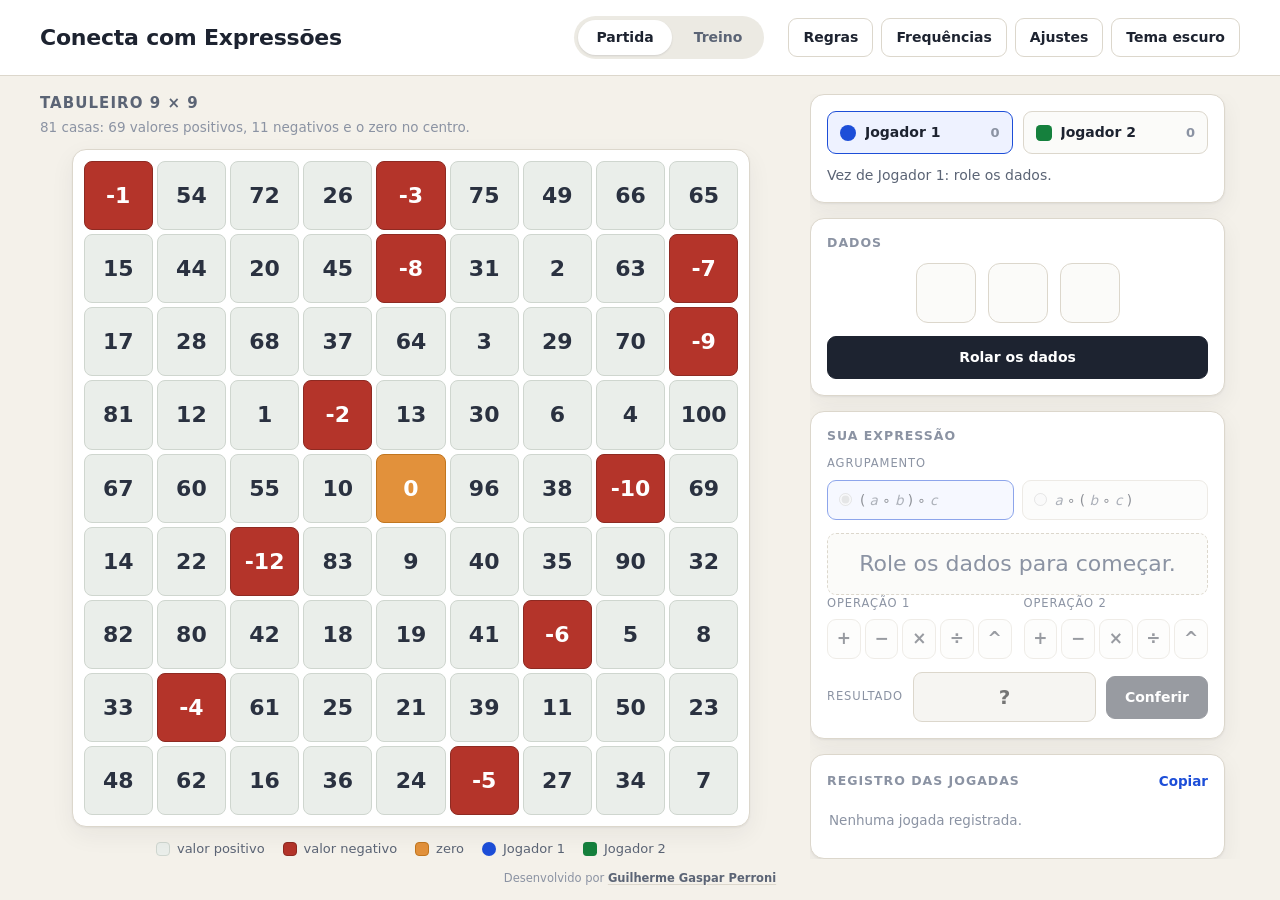
==== index.html @ b281de41 "Add files via upload" ====
<!DOCTYPE html>
<html lang="pt-BR">
<head>
<meta charset="utf-8">
<meta name="viewport" content="width=device-width, initial-scale=1">
<title>Conecta com Expressões</title>
<meta name="description" content="Jogo de tabuleiro de 6 × 6 a 9 × 9 baseado em lançamento de três dados e construção de expressões numéricas com duas operações.">
<!-- Ícone da aba: a face 5 de um dado. O SVG vem primeiro, e é o que os
     navegadores atuais escolhem — só ele acompanha o tema da barra de abas; o
     PNG atende os que não aceitam ícone em SVG. -->
<link rel="icon" href="favicon.svg" type="image/svg+xml">
<link rel="icon" href="favicon.png" type="image/png" sizes="32x32">
<link rel="stylesheet" href="css/styles.css">
<!-- No <head>, e não no fim do corpo: o tema tem de estar resolvido antes da
     primeira pintura, senão um tema escuro salvo piscaria claro ao abrir. -->
<script src="js/theme.js"></script>
</head>
<body>

<header class="topbar">
  <div class="brand">
    <h1>Conecta com Expressões</h1>
    <p>Três dados, duas operações, quatro peças em linha.</p>
  </div>

  <div class="mode-switch" role="tablist" aria-label="Modo de jogo">
    <button type="button" class="mode-btn is-active" data-mode="match" role="tab" aria-selected="true">Partida</button>
    <button type="button" class="mode-btn" data-mode="practice" role="tab" aria-selected="false">Treino</button>
  </div>

  <nav class="topbar-actions" aria-label="Ações">
    <button type="button" class="ghost-btn" data-dialog="rules">Regras</button>
    <button type="button" class="ghost-btn" data-dialog="frequencies">Frequências</button>
    <button type="button" class="ghost-btn" data-dialog="settings">Ajustes</button>
    <!-- A palavra do botão vem do CSS, que reage a data-theme e por isso acerta
         já na primeira pintura; game.js cuida do rótulo acessível. -->
    <button type="button" class="ghost-btn theme-btn" id="btn-theme" aria-label="Mudar o tema"></button>
  </nav>
</header>

<main class="layout">

  <!-- ------------------------------------------------------------ tabuleiro -->
  <section class="board-area" aria-labelledby="board-title">
    <div class="board-head">
      <h2 id="board-title">Tabuleiro 9 × 9</h2>
      <p class="board-sub" id="board-sub">81 casas: 69 valores positivos, 11 negativos e o zero no centro.</p>
    </div>

    <!-- board-slot mede o espaço livre; board-frame vira um quadrado desse tamanho. -->
    <div class="board-slot">
      <div class="board-frame">
        <div class="board" id="board" role="grid" aria-label="Tabuleiro do jogo, 9 linhas por 9 colunas"></div>
      </div>
    </div>

    <ul class="legend">
      <li><span class="swatch swatch--positive"></span>valor positivo</li>
      <li><span class="swatch swatch--negative"></span>valor negativo</li>
      <li><span class="swatch swatch--zero"></span>zero</li>
      <li data-only="match"><span class="swatch swatch--p1"></span><span data-player-name="1">Jogador 1</span></li>
      <li data-only="match"><span class="swatch swatch--p2"></span><span data-player-name="2">Jogador 2</span></li>
      <li data-only="practice"><span class="swatch swatch--reachable"></span>casa alcançável</li>
      <li data-only="practice"><span class="swatch swatch--marked"></span>casa conquistada</li>
    </ul>
  </section>

  <!-- --------------------------------------------------------------- painel -->
  <aside class="panel">

    <!-- estado da partida -->
    <section class="card turn-card" id="turn-card" data-only="match">
      <div class="turn-players">
        <div class="player-chip is-active" data-player="1">
          <span class="piece piece--p1" aria-hidden="true"></span>
          <span class="player-name" data-player-name="1">Jogador 1</span>
          <span class="player-count" id="count-1">0</span>
        </div>
        <div class="player-chip" data-player="2">
          <span class="piece piece--p2" aria-hidden="true"></span>
          <span class="player-name" data-player-name="2">Jogador 2</span>
          <span class="player-count" id="count-2">0</span>
        </div>
      </div>
      <p class="turn-status" id="turn-status" role="status">Jogador 1 começa: role os dados.</p>
    </section>

    <!-- placar do treino -->
    <section class="card practice-card" id="practice-card" data-only="practice">
      <div class="practice-scores">
        <div><strong id="practice-hits">0</strong><span>acertos</span></div>
        <div><strong id="practice-misses">0</strong><span>erros</span></div>
        <div><strong id="practice-marked">0</strong><span>casas conquistadas</span></div>
      </div>
      <p class="practice-target" id="practice-target" role="status">
        Role os dados e explore quais casas você consegue alcançar.
      </p>
      <div class="practice-actions">
        <button type="button" class="ghost-btn" id="btn-target">Sortear casa-alvo</button>
        <button type="button" class="ghost-btn" id="btn-clear-marks">Limpar marcas</button>
      </div>
    </section>

    <!-- dados -->
    <section class="card dice-card" aria-labelledby="dice-title">
      <div class="card-head">
        <h2 id="dice-title">Dados</h2>
        <span class="timer" id="timer" role="timer" aria-live="off" hidden>0:00</span>
        <span class="attempts" id="attempts" data-only="match" aria-live="polite"></span>
      </div>
      <div class="dice" id="dice" aria-live="polite"></div>
      <div class="timer-bar" id="timer-bar" hidden><span id="timer-fill"></span></div>
      <button type="button" class="primary-btn" id="btn-roll">Rolar os dados</button>
    </section>

    <!-- construtor da expressão -->
    <section class="card builder-card" aria-labelledby="builder-title">
      <div class="card-head">
        <h2 id="builder-title">Sua expressão</h2>
        <button type="button" class="link-btn" id="btn-possibilities" data-only="practice">Ver possibilidades</button>
      </div>

      <fieldset class="grouping" disabled>
        <legend>Agrupamento</legend>
        <label class="grouping-opt">
          <input type="radio" name="grouping" value="L" checked>
          <span>( <em>a</em> ∘ <em>b</em> ) ∘ <em>c</em></span>
        </label>
        <label class="grouping-opt">
          <input type="radio" name="grouping" value="R">
          <span><em>a</em> ∘ ( <em>b</em> ∘ <em>c</em> )</span>
        </label>
      </fieldset>

      <div class="expression" id="expression" aria-label="Expressão em construção"></div>
      <p class="swap-hint" id="swap-hint">Clique em dois dados da expressão para trocá-los de lugar.</p>

      <div class="op-picker">
        <div class="op-group" data-slot="1">
          <span class="op-label">Operação 1</span>
          <div class="op-buttons" id="ops-1" role="group" aria-label="Primeira operação"></div>
        </div>
        <div class="op-group" data-slot="2">
          <span class="op-label">Operação 2</span>
          <div class="op-buttons" id="ops-2" role="group" aria-label="Segunda operação"></div>
        </div>
      </div>

      <form class="answer-row" id="answer-form" autocomplete="off">
        <label for="answer">Resultado</label>
        <input type="text" id="answer" inputmode="text" placeholder="?" aria-describedby="feedback" disabled>
        <button type="submit" class="primary-btn" id="btn-check" disabled>Conferir</button>
      </form>

      <div class="feedback" id="feedback" role="status" aria-live="polite"></div>

      <div class="turn-end" id="turn-end" hidden>
        <button type="button" class="ghost-btn" id="btn-reveal">Ver o que era possível</button>
        <button type="button" class="primary-btn" id="btn-pass">Passar a vez</button>
      </div>
    </section>

    <!-- histórico -->
    <section class="card log-card" aria-labelledby="log-title">
      <div class="card-head">
        <h2 id="log-title">Registro das jogadas</h2>
        <button type="button" class="link-btn" id="btn-copy-log">Copiar</button>
      </div>
      <ol class="log" id="log"><li class="log-empty">Nenhuma jogada registrada.</li></ol>
    </section>

  </aside>
</main>

<footer class="credit">
  Desenvolvido por
  <a href="https://www.linkedin.com/in/guilherme-perroni/" target="_blank" rel="noopener noreferrer">Guilherme Gaspar Perroni</a>
</footer>

<!-- ------------------------------------------------------------------ modais -->

<dialog class="modal" id="dialog-rules">
  <form method="dialog" class="modal-head">
    <h2>Regras</h2>
    <button class="icon-btn" aria-label="Fechar">✕</button>
  </form>
  <div class="modal-body">
    <h3>Objetivo</h3>
    <p>Formar uma sequência de <strong>quatro peças da mesma cor</strong> — na horizontal, na vertical ou na
       diagonal. Para colocar uma peça, é preciso construir uma expressão numérica cujo resultado seja o
       número de uma casa livre.</p>

    <h3>Uma jogada</h3>
    <ol>
      <li>Lance os três dados e obtenha os valores <em>a</em>, <em>b</em> e <em>c</em>. Os três devem ser
          usados uma única vez.</li>
      <li>Escolha <strong>duas operações</strong> entre + − × ÷ ^ (podem ser iguais) e uma das duas formas de
          agrupamento: ( <em>a</em> ∘ <em>b</em> ) ∘ <em>c</em> ou <em>a</em> ∘ ( <em>b</em> ∘ <em>c</em> ).</li>
      <li>Calcule o resultado e digite-o. Se estiver certo e a casa correspondente estiver livre, sua peça
          é colocada nela.</li>
    </ol>

    <h3>As três tentativas</h3>
    <p>Cada turno dá <strong>três tentativas</strong> com a mesma rolagem. Uma tentativa é consumida quando:</p>
    <ul>
      <li>o resultado digitado não é o valor da expressão construída;</li>
      <li>a expressão não está definida (divisão por zero, por exemplo);</li>
      <li>o resultado está correto, mas não existe casa com aquele valor;</li>
      <li>o resultado está correto, mas a casa já está ocupada.</li>
    </ul>
    <p>Esgotadas as três tentativas, o turno passa ao adversário sem que nenhuma peça seja colocada. Escolher
       operações ou digitar um valor incompleto não consome tentativa.</p>

    <h3>O cronômetro</h3>
    <p>O tempo do turno começa a contar quando os dados param e vale para as três tentativas juntas. Ele pausa
       enquanto qualquer janela está aberta — consultar as regras não custa tempo. Se o tempo acabar, o turno
       passa sem peça, como se as tentativas tivessem se esgotado. A duração fica em <em>Ajustes</em>, e o
       valor <strong>0</strong> desliga o cronômetro.</p>

    <h3>Expressões definidas</h3>
    <p>Não são permitidas divisões por zero. A potenciação exige expoente inteiro: 2 ^ (5 ÷ 2) não é uma
       jogada válida. Resultados não inteiros, como 5 ÷ 2, são cálculos corretos, mas não correspondem a
       nenhuma casa.</p>

    <h3>Fim da partida</h3>
    <p>Vence quem primeiro formar uma sequência de quatro peças; se uma jogada fechar mais de uma sequência,
       todas valem. Se todas as casas forem preenchidas sem nenhuma sequência, a partida termina empatada.</p>

    <h3>Tamanho do tabuleiro</h3>
    <p>O tabuleiro do artigo é 9 × 9. Em <em>Ajustes</em> ele pode ser reduzido até 6 × 6: os tamanhos menores
       são recortes centrados da mesma figura, mantendo o zero e valores distintos, com menos casas para
       encontrar. A sequência para vencer continua sendo de quatro peças, o que torna as partidas menores bem
       mais rápidas.</p>

    <h3>Modo Treino</h3>
    <p>No Treino não há adversário nem limite de tentativas: o tabuleiro destaca as casas alcançáveis com a
       rolagem atual, o valor exato da sua expressão é sempre mostrado e você pode sortear uma casa-alvo para
       praticar a análise inversa — <em>quais operações levam a este número?</em></p>
  </div>
</dialog>

<dialog class="modal" id="dialog-frequencies">
  <form method="dialog" class="modal-head">
    <h2>Levantamento das expressões</h2>
    <button class="icon-btn" aria-label="Fechar">✕</button>
  </form>
  <div class="modal-body">
    <p id="freq-summary" class="freq-summary"></p>
    <p class="freq-note">Enumeração das 216 triplas ordenadas de dados × 25 pares de operações × 2
       agrupamentos, com aritmética exata de frações. A frequência conta expressões, não valores distintos:
       expressões diferentes que produzem o mesmo resultado são contadas individualmente.</p>
    <div class="freq-tables">
      <div>
        <h3>Positivos mais frequentes</h3>
        <table class="freq-table" id="freq-positive"></table>
      </div>
      <div>
        <h3>Negativos mais frequentes</h3>
        <table class="freq-table" id="freq-negative"></table>
      </div>
    </div>
  </div>
</dialog>

<dialog class="modal" id="dialog-settings">
  <form method="dialog" class="modal-head">
    <h2>Ajustes</h2>
    <button class="icon-btn" aria-label="Fechar">✕</button>
  </form>
  <div class="modal-body">
    <div class="setting">
      <label for="set-board-size">Tamanho do tabuleiro</label>
      <select id="set-board-size">
        <option value="6">6 × 6 — 36 casas</option>
        <option value="7">7 × 7 — 49 casas</option>
        <option value="8">8 × 8 — 64 casas</option>
        <option value="9" selected>9 × 9 — 81 casas (artigo)</option>
      </select>
      <p class="setting-note">Tabuleiros menores são recortes centrados da figura do artigo, sempre com o
         zero. A sequência para vencer continua sendo de quatro peças. Trocar o tamanho reinicia a partida.</p>
    </div>

    <div class="setting">
      <label for="set-attempts">Tentativas por turno</label>
      <input type="number" id="set-attempts" min="1" max="9" step="1" value="3">
      <p class="setting-note">O padrão são três tentativas por rolagem.</p>
    </div>

    <div class="setting">
      <label for="set-timer">Tempo por turno (segundos)</label>
      <input type="number" id="set-timer" min="0" max="600" step="5" value="90">
      <p class="setting-note">O cronômetro começa quando os dados param e pausa enquanto uma janela está
         aberta. Esgotado o tempo, o turno passa sem peça. Use <strong>0</strong> para jogar sem limite. No
         Treino ele apenas marca o tempo decorrido, sem encerrar nada.</p>
    </div>

    <div class="setting">
      <label class="check"><input type="checkbox" id="set-reorder" checked> Permitir usar os dados em qualquer ordem</label>
      <p class="setting-note">Com a opção desmarcada, os valores entram na expressão na ordem sorteada, como
         na enumeração do artigo. Marcada, os três dados podem ser rearranjados na mesa.</p>
    </div>

    <div class="setting">
      <label class="check"><input type="checkbox" id="set-highlight"> Destacar casas alcançáveis na Partida</label>
      <p class="setting-note">Mediação para turmas iniciantes. No Treino o destaque está sempre ativo.</p>
    </div>

    <div class="setting">
      <label for="set-theme">Tema</label>
      <select id="set-theme">
        <option value="auto" selected>Automático — segue o sistema</option>
        <option value="light">Claro</option>
        <option value="dark">Escuro</option>
      </select>
      <p class="setting-note">No automático o tema acompanha a preferência do sistema, mesmo que ela mude
         com a página aberta. O botão no alto da tela fixa um dos dois.</p>
    </div>

    <div class="setting">
      <label for="set-name-1">Nome do jogador 1</label>
      <input type="text" id="set-name-1" maxlength="18" placeholder="Jogador 1">
    </div>
    <div class="setting">
      <label for="set-name-2">Nome do jogador 2</label>
      <input type="text" id="set-name-2" maxlength="18" placeholder="Jogador 2">
    </div>

    <div class="setting">
      <button type="button" class="ghost-btn danger" id="btn-restart">Reiniciar partida</button>
    </div>
  </div>
</dialog>

<dialog class="modal" id="dialog-possibilities">
  <form method="dialog" class="modal-head">
    <h2>Possibilidades desta rolagem</h2>
    <button class="icon-btn" aria-label="Fechar">✕</button>
  </form>
  <div class="modal-body">
    <p id="poss-summary" class="freq-summary"></p>
    <div id="poss-list" class="poss-list"></div>
  </div>
</dialog>

<dialog class="modal modal--result" id="dialog-result">
  <div class="modal-body result-body">
    <p class="result-kicker" id="result-kicker">Fim de partida</p>
    <h2 id="result-title">Vitória!</h2>
    <p id="result-detail"></p>
    <div class="result-actions">
      <button type="button" class="ghost-btn" id="btn-result-close">Ver o tabuleiro</button>
      <button type="button" class="primary-btn" id="btn-result-restart">Nova partida</button>
    </div>
  </div>
</dialog>

<script src="js/engine.js"></script>
<script src="js/board.js"></script>
<script src="js/game.js"></script>
</body>
</html>
---- css/styles.css ----
/* Conecta com Expressões — folha de estilo única. */

:root {
  color-scheme: light;

  --paper:        #f4f1ea;
  --surface:      #ffffff;
  --surface-2:    #fbfbf9;   /* caixas dentro dos cartões */
  --field:        #ffffff;   /* campos de texto e faces de dado */
  --field-off:    #f6f5f2;   /* campo desabilitado */
  --ink:          #1d2330;
  --ink-soft:     #5b6475;
  --ink-faint:    #8b93a3;
  --line:         #dcd7cc;
  --line-soft:    #eceae3;

  --cell:          #eaeeea;
  --cell-edge:     #cfd6cf;
  --cell-ink:      #2a3140;
  --negative:      #b4342a;
  --negative-edge: #8e2a22;
  --zero:          #e2913b;
  --zero-edge:     #c1761f;

  --p1:           #1d4ed8;
  --p2:           #15803d;

  --good:         #157f4a;
  --bad:          #b4342a;
  --warn:         #a86a10;
  --accent:       #1d4ed8;   /* texto, bordas e contorno de foco */
  --accent-fill:  #1d4ed8;   /* fundos sólidos, sempre com --accent-ink por cima */
  --accent-ink:   #ffffff;

  --tint:         #eef2ff;   /* seleção e jogador 1, na cor do acento */
  --tint-p2:      #edf7f0;
  --ring:         rgba(29, 78, 216, .35);    /* contorno das casas alcançáveis */
  --ring-soft:    rgba(29, 78, 216, .20);
  --ring-zero:    rgba(226, 145, 59, .28);   /* contorno da casa-alvo */
  --wash-good:    rgba(21, 127, 74, .12);
  --wash-bad:     rgba(180, 52, 42, .12);
  --edge-good:    #bcd2bf;
  --edge-bad:     #e3bdb8;

  --btn-bg:       #1d2330;   /* botão da ação principal */
  --btn-bg-hover: #2c3446;
  --btn-ink:      #ffffff;

  /*
   * Compactação vertical contínua. --u é a unidade de espaçamento: 1px numa
   * janela alta, encolhendo proporcionalmente à altura até 0,52px. Todos os
   * espaços e controles que consomem altura são múltiplos dela, de modo que a
   * interface se ajeita sozinha em vez de rolar — sem saltos entre faixas.
   *
   * --fit-u é o aperto extra que game.js aplica quando a altura da janela não
   * conta a história toda (ver os degraus de encaixe, no fim desta folha).
   */
  --u:            calc(clamp(.52px, 100dvh / 900, 1px) * var(--fit-u, 1));
  --pad-card:     calc(16 * var(--u));
  --gap-card:     calc(15 * var(--u));
  --stack:        calc(13 * var(--u));   /* espaço entre blocos de um cartão */
  /* Com piso: o texto dentro dos controles não encolhe junto com --u, e uma
     caixa menor que os próprios glifos apareceria cortada. */
  --die:          max(30px, calc(60 * var(--u)));
  --ctrl:         max(27px, calc(40 * var(--u)));   /* botões de operação e dados da expressão */

  --radius:       14px;
  --radius-sm:    9px;
  --shadow-sm:    0 1px 2px rgba(29, 35, 48, .12);
  --shadow:       0 1px 2px rgba(29, 35, 48, .06), 0 8px 24px rgba(29, 35, 48, .06);
  --shadow-lift:  0 2px 4px rgba(29, 35, 48, .10), 0 14px 32px rgba(29, 35, 48, .12);
  --lip:          inset 0 -3px 0 rgba(29, 35, 48, .06);   /* relevo na base do dado */
  --backdrop:     rgba(23, 27, 36, .45);
  --font:         system-ui, -apple-system, "Segoe UI", Roboto, "Helvetica Neue", sans-serif;
}

/*
 * Tema escuro. Só a paleta muda: nenhuma regra desta folha é reescrita adiante,
 * porque toda cor sai de uma destas variáveis. data-theme traz sempre o tema já
 * resolvido — claro ou escuro, nunca "automático" —, e quem resolve é
 * js/theme.js, no <head>, antes da primeira pintura.
 */
:root[data-theme="dark"] {
  color-scheme: dark;

  --paper:        #0f1218;
  --surface:      #191d26;
  --surface-2:    #212632;
  --field:        #13161d;
  --field-off:    #191d24;
  --ink:          #e6e9f0;
  --ink-soft:     #aab2c2;
  --ink-faint:    #7c8494;
  --line:         #2c3340;
  --line-soft:    #232833;

  --cell:          #2a313c;
  --cell-edge:     #3a4250;
  --cell-ink:      #e3e7ef;
  --negative:      #b23a30;
  --negative-edge: #7e2a22;
  --zero:          #c4802c;
  --zero-edge:     #8f5c1c;

  --p1:           #3b6ff0;
  --p2:           #2f9e55;

  --good:         #4cbe80;
  --bad:          #f0736a;
  --warn:         #d9a33c;
  --accent:       #6f9dff;
  --accent-fill:  #3563d6;

  --tint:         rgba(111, 157, 255, .14);
  --tint-p2:      rgba(47, 158, 85, .16);
  --ring:         rgba(111, 157, 255, .45);
  --ring-soft:    rgba(111, 157, 255, .28);
  --ring-zero:    rgba(196, 128, 44, .40);
  --wash-good:    rgba(76, 190, 128, .16);
  --wash-bad:     rgba(240, 115, 106, .16);
  --edge-good:    #2f6b45;
  --edge-bad:     #7a3a34;

  --btn-bg:       #3563d6;
  --btn-bg-hover: #4674e8;

  --shadow-sm:    0 1px 2px rgba(0, 0, 0, .50);
  --shadow:       0 1px 2px rgba(0, 0, 0, .45), 0 8px 24px rgba(0, 0, 0, .40);
  --shadow-lift:  0 2px 4px rgba(0, 0, 0, .50), 0 14px 32px rgba(0, 0, 0, .45);
  --lip:          inset 0 -3px 0 rgba(0, 0, 0, .30);
  --backdrop:     rgba(6, 8, 12, .62);
}

* { box-sizing: border-box; }

html, body { margin: 0; }

/* A página inteira cabe na janela: uma coluna da altura do viewport, sem
   rolagem própria. Quem precisa ceder espaço é o conteúdo, não a tela.
   dvh em vez de vh para que a barra de endereço do celular não corte nada. */
body {
  height: 100dvh;
  display: flex;
  flex-direction: column;
  overflow: hidden;
  background: var(--paper);
  color: var(--ink);
  font-family: var(--font);
  font-size: 16px;
  line-height: 1.5;
  -webkit-font-smoothing: antialiased;
}

h1, h2, h3 { margin: 0; line-height: 1.25; }

/* O atributo hidden vence qualquer display declarado adiante. */
[hidden] { display: none !important; }

/* ------------------------------------------------------------------ topbar */

.topbar {
  flex: none;
  display: flex;
  align-items: center;
  gap: clamp(12px, 2vw, 24px);
  flex-wrap: wrap;
  padding: calc(16 * var(--u)) clamp(14px, 4vw, 40px);
  background: var(--surface);
  border-bottom: 1px solid var(--line);
}

.brand h1 {
  font-size: 22px;
  letter-spacing: -.01em;
}

.brand p {
  margin: 2px 0 0;
  font-size: 13.5px;
  color: var(--ink-soft);
}

.mode-switch {
  display: flex;
  gap: 4px;
  padding: 4px;
  background: var(--line-soft);
  border-radius: 999px;
  margin-left: auto;
}

.mode-btn {
  border: 0;
  background: transparent;
  font: inherit;
  font-weight: 600;
  font-size: 14px;
  color: var(--ink-soft);
  padding: 7px 18px;
  border-radius: 999px;
  cursor: pointer;
}

.mode-btn.is-active {
  background: var(--surface);
  color: var(--ink);
  box-shadow: var(--shadow-sm);
}

.topbar-actions { display: flex; gap: 8px; }

/* A palavra é o tema de destino — o clique leva ao outro — e vem do CSS para
   estar certa já na primeira pintura, sem depender de script. */
.theme-btn::after { content: "Tema escuro"; }
:root[data-theme="dark"] .theme-btn::after { content: "Tema claro"; }

/* ------------------------------------------------------------------ botões */

.primary-btn,
.ghost-btn {
  font: inherit;
  font-weight: 600;
  font-size: 14px;
  border-radius: var(--radius-sm);
  cursor: pointer;
  transition: transform .06s ease, background-color .15s ease, border-color .15s ease;
}

.primary-btn {
  background: var(--btn-bg);
  color: var(--btn-ink);
  border: 1px solid var(--btn-bg);
  padding: calc(10 * var(--u)) 18px;
}

.primary-btn:hover:not(:disabled) { background: var(--btn-bg-hover); }
.primary-btn:active:not(:disabled) { transform: translateY(1px); }

.ghost-btn {
  background: var(--surface);
  color: var(--ink);
  border: 1px solid var(--line);
  padding: 8px 14px;
}

.ghost-btn:hover:not(:disabled) { border-color: var(--ink-faint); }
.ghost-btn.danger { color: var(--bad); border-color: var(--edge-bad); }

.primary-btn:disabled,
.ghost-btn:disabled { opacity: .45; cursor: not-allowed; }

.link-btn {
  border: 0;
  background: none;
  font: inherit;
  font-size: 13.5px;
  font-weight: 600;
  color: var(--accent);
  cursor: pointer;
  padding: 0;
}

.link-btn:hover { text-decoration: underline; }

.icon-btn {
  border: 0;
  background: none;
  font: inherit;
  font-size: 18px;
  color: var(--ink-faint);
  cursor: pointer;
  line-height: 1;
  padding: 4px 6px;
  border-radius: 6px;
}

.icon-btn:hover { background: var(--line-soft); color: var(--ink); }

:where(button, input, [tabindex]):focus-visible {
  outline: 2.5px solid var(--accent);
  outline-offset: 2px;
}

/* ------------------------------------------------------------------ layout */

/* Ocupa exatamente a altura que sobrou abaixo da topbar. */
.layout {
  flex: 1 1 auto;
  min-height: 0;
  display: grid;
  grid-template-columns: minmax(320px, 1fr) minmax(340px, 430px);
  gap: clamp(14px, 2.2vw, 30px);
  align-items: stretch;
  padding: clamp(12px, 2vh, 26px) clamp(14px, 4vw, 40px) 0;
  max-width: 1360px;
  width: 100%;
  margin: 0 auto;
}

.board-area {
  display: flex;
  flex-direction: column;
  min-height: 0;
}

.board-head { flex: none; margin-bottom: calc(12 * var(--u)); }
.board-head h2 { font-size: 15px; text-transform: uppercase; letter-spacing: .07em; color: var(--ink-soft); }
.board-sub { margin: 4px 0 0; font-size: 13.5px; color: var(--ink-faint); }

/*
 * O espaço que sobra para o tabuleiro. container-type: size o torna a
 * referência das unidades cq usadas adiante, de modo que o tabuleiro possa
 * medir a altura disponível — e não só a largura — e escolher o menor lado.
 */
.board-slot {
  flex: 1 1 auto;
  min-height: 0;
  container-type: size;
  display: grid;
  place-items: center;
}

.board-frame {
  /* Quadrado do tamanho do menor lado livre: nunca sobra fora da janela. */
  width: min(100cqw, 100cqh);
  aspect-ratio: 1;
  background: var(--surface);
  border: 1px solid var(--line);
  border-radius: var(--radius);
  padding: clamp(6px, 1.6cqmin, 14px);
  box-shadow: var(--shadow);
}

/* Sem unidades de contêiner o tabuleiro volta a ser medido pela largura. */
@supports not (container-type: size) {
  .board-frame { width: 100%; max-width: min(72vh, 620px); }
}

.board {
  width: 100%;
  height: 100%;
  display: grid;
  /* --cols é escrito por game.js conforme o tamanho escolhido (6 a 9). */
  grid-template-columns: repeat(var(--cols, 9), 1fr);
  grid-template-rows: repeat(var(--cols, 9), 1fr);
  gap: clamp(2px, .6cqmin, 5px);
}

/* ------------------------------------------------------------------- casas */

.cell {
  position: relative;
  aspect-ratio: 1;
  border: 1px solid var(--cell-edge);
  border-radius: 8px;
  background: var(--cell);
  color: var(--cell-ink);
  font: inherit;
  font-weight: 700;
  /* Proporcional ao lado da casa: min(lado livre) ÷ colunas. Casas maiores em
     tabuleiros menores ganham dígitos maiores sem nenhum ajuste extra. */
  font-size: clamp(10px, calc(min(100cqw, 100cqh) / var(--cols, 9) * .34), 22px);
  font-variant-numeric: tabular-nums;
  display: grid;
  place-items: center;
  padding: 0;
  cursor: default;
  transition: box-shadow .15s ease, transform .1s ease;
}

.cell--negative { background: var(--negative); border-color: var(--negative-edge); color: #fff; }
.cell--zero     { background: var(--zero);     border-color: var(--zero-edge);     color: #fff; }

/* peça colocada */
.cell.is-taken { color: #fff; }

.cell.is-taken::after {
  content: attr(data-value);
  position: absolute;
  inset: 8%;
  display: grid;
  place-items: center;
  font-size: inherit;
  font-weight: 700;
  color: #fff;
  box-shadow: inset 0 -2px 0 rgba(0, 0, 0, .18), 0 1px 3px rgba(0, 0, 0, .25);
  animation: drop .28s cubic-bezier(.2, .9, .3, 1.2);
}

.cell[data-owner="1"]::after { background: var(--p1); border-radius: 50%; }
.cell[data-owner="2"]::after { background: var(--p2); border-radius: 26%; }

@keyframes drop {
  from { transform: scale(.3); opacity: 0; }
  to   { transform: scale(1);  opacity: 1; }
}

.cell.is-reachable {
  box-shadow: 0 0 0 3px var(--ring);
  z-index: 1;
}

.cell.is-target {
  box-shadow: 0 0 0 3px var(--zero), 0 0 0 6px var(--ring-zero);
  z-index: 2;
}

.cell.is-win::after {
  animation: none;
  box-shadow: inset 0 0 0 3px #fff, 0 0 0 3px var(--ink), 0 1px 3px rgba(0, 0, 0, .3);
}

.cell.is-marked { box-shadow: inset 0 0 0 3px var(--good); }

.cell.is-clickable { cursor: pointer; }
.cell.is-clickable:hover { transform: translateY(-1px); box-shadow: var(--shadow-lift); }

.cell.is-bump { animation: bump .3s ease; }

@keyframes bump {
  0%, 100% { transform: translateX(0); }
  25%      { transform: translateX(-3px); }
  75%      { transform: translateX(3px); }
}

/* ----------------------------------------------------------------- legenda */

.legend {
  flex: none;
  display: flex;
  flex-wrap: wrap;
  justify-content: center;
  gap: calc(7 * var(--u)) 18px;
  list-style: none;
  margin: calc(12 * var(--u)) 0 0;
  padding: 0;
  font-size: 13px;
  color: var(--ink-soft);
}

.legend li { display: flex; align-items: center; gap: 7px; }

.swatch {
  width: 14px; height: 14px;
  border-radius: 4px;
  border: 1px solid var(--cell-edge);
  background: var(--cell);
  display: inline-block;
}

.swatch--negative { background: var(--negative); border-color: var(--negative-edge); }
.swatch--zero     { background: var(--zero);     border-color: var(--zero-edge);     }
.swatch--p1       { background: var(--p1); border: 0; border-radius: 50%; }
.swatch--p2       { background: var(--p2); border: 0; border-radius: 26%; }
/* Espelham os estados .is-reachable e .is-marked do tabuleiro. */
.swatch--reachable { box-shadow: 0 0 0 2px var(--ring); }
.swatch--marked    { box-shadow: inset 0 0 0 3px var(--good); }

/* ------------------------------------------------------------------ painel */

/*
 * A coluna acompanha a altura da janela. Os cartões de cima têm tamanho
 * próprio; o registro absorve o que sobra e rola por dentro. A rolagem da
 * própria coluna é a última rede de segurança, para janelas muito baixas.
 */
.panel {
  display: flex;
  flex-direction: column;
  gap: var(--gap-card);
  min-height: 0;
  overflow-y: auto;
  scrollbar-gutter: stable;
}

.card {
  flex: none;
  background: var(--surface);
  border: 1px solid var(--line);
  border-radius: var(--radius);
  padding: var(--pad-card);
  box-shadow: var(--shadow);
}

.card-head {
  display: flex;
  align-items: center;
  justify-content: space-between;
  gap: 12px;
  margin-bottom: calc(12 * var(--u));
}

.card-head h2,
.turn-card h2 {
  font-size: 12.5px;
  text-transform: uppercase;
  letter-spacing: .08em;
  color: var(--ink-faint);
}

/* estado da partida */

.turn-players { display: grid; grid-template-columns: 1fr 1fr; gap: 10px; }

.player-chip {
  display: flex;
  align-items: center;
  gap: 9px;
  padding: 10px 12px;
  border: 1.5px solid var(--line);
  border-radius: var(--radius-sm);
  font-weight: 600;
  font-size: 14px;
  background: var(--surface-2);
}

.player-chip[data-player="1"].is-active { border-color: var(--p1); background: var(--tint); }
.player-chip[data-player="2"].is-active { border-color: var(--p2); background: var(--tint-p2); }

.player-name { overflow: hidden; text-overflow: ellipsis; white-space: nowrap; }

.player-count {
  margin-left: auto;
  font-variant-numeric: tabular-nums;
  color: var(--ink-faint);
  font-size: 13px;
}

.piece { width: 16px; height: 16px; flex: none; display: inline-block; }
.piece--p1 { background: var(--p1); border-radius: 50%; }
.piece--p2 { background: var(--p2); border-radius: 26%; }

.turn-status {
  margin: calc(11 * var(--u)) 0 0;
  font-size: 14px;
  color: var(--ink-soft);
  min-height: 1.5em;
}

/* placar do treino */

.practice-scores {
  display: grid;
  grid-template-columns: repeat(3, 1fr);
  gap: 10px;
  text-align: center;
}

.practice-scores div {
  background: var(--surface-2);
  border: 1px solid var(--line);
  border-radius: var(--radius-sm);
  padding: calc(10 * var(--u)) 6px;
}

.practice-scores strong { display: block; font-size: 20px; font-variant-numeric: tabular-nums; }
.practice-scores span { font-size: 11.5px; color: var(--ink-faint); }

.practice-target {
  margin: calc(12 * var(--u)) 0 0;
  font-size: 14px;
  color: var(--ink-soft);
}

.practice-target strong { color: var(--ink); }

.practice-actions { display: flex; gap: 8px; margin-top: calc(12 * var(--u)); }

/* --------------------------------------------------------------- os dados */

.dice-card .dice {
  display: flex;
  gap: clamp(8px, calc(12 * var(--u)), 12px);
  justify-content: center;
  margin-bottom: var(--stack);
}

.die {
  width: var(--die); height: var(--die);
  background: var(--field);
  border: 1px solid var(--line);
  border-radius: 12px;
  box-shadow: var(--lip), var(--shadow);
  display: grid;
  grid-template: repeat(3, 1fr) / repeat(3, 1fr);
  gap: 3px;
  padding: calc(9 * var(--u));
}

.die.is-rolling { animation: shake .5s ease; }

@keyframes shake {
  0%   { transform: translateY(0) rotate(0); }
  25%  { transform: translateY(-8px) rotate(-12deg); }
  50%  { transform: translateY(0) rotate(9deg); }
  75%  { transform: translateY(-4px) rotate(-5deg); }
  100% { transform: translateY(0) rotate(0); }
}

.pip {
  background: var(--ink);
  border-radius: 50%;
  align-self: center;
  justify-self: center;
  width: calc(9 * var(--u));
  height: calc(9 * var(--u));
}
.die--empty { background: var(--surface-2); box-shadow: none; }

.dice-card .primary-btn { width: 100%; }

.attempts { display: flex; gap: 5px; align-items: center; }

.attempt-dot {
  width: 10px; height: 10px;
  border-radius: 50%;
  background: var(--ink);
  display: inline-block;
}

.attempt-dot.is-spent { background: transparent; box-shadow: inset 0 0 0 1.5px var(--ink-faint); }
.attempts-label { font-size: 11.5px; color: var(--ink-faint); text-transform: uppercase; letter-spacing: .07em; margin-right: 4px; }

/* ----------------------------------------------------------- cronômetro */

.timer {
  margin-right: auto;
  padding: 2px 9px;
  border-radius: 999px;
  background: var(--line-soft);
  color: var(--ink);
  font-size: 14px;
  font-weight: 700;
  font-variant-numeric: tabular-nums;
  letter-spacing: .02em;
}

.timer.is-elapsed { background: transparent; color: var(--ink-faint); font-weight: 600; }

.timer.is-urgent {
  background: var(--wash-bad);
  color: var(--bad);
  animation: pulse 1s ease-in-out infinite;
}

@keyframes pulse {
  0%, 100% { opacity: 1; }
  50%      { opacity: .55; }
}

.timer-bar {
  height: 4px;
  border-radius: 999px;
  background: var(--line-soft);
  overflow: hidden;
  margin-bottom: var(--stack);
}

.timer-bar span {
  display: block;
  height: 100%;
  width: 100%;
  border-radius: inherit;
  background: var(--ink-faint);
  transition: width .2s linear, background-color .2s linear;
}

.timer-bar span.is-urgent { background: var(--bad); }

/* --------------------------------------------------- construtor da expressão */

.grouping {
  border: 0;
  padding: 0;
  margin: 0 0 var(--stack);
  display: grid;
  grid-template-columns: 1fr 1fr;
  gap: 8px;
}

.grouping legend {
  font-size: 11.5px;
  text-transform: uppercase;
  letter-spacing: .08em;
  color: var(--ink-faint);
  padding: 0 0 7px;
}

.grouping-opt {
  display: flex;
  align-items: center;
  gap: 8px;
  border: 1.5px solid var(--line);
  border-radius: var(--radius-sm);
  padding: calc(9 * var(--u)) 11px;
  font-size: 13.5px;
  cursor: pointer;
  background: var(--surface-2);
}

.grouping-opt em { font-style: italic; color: var(--ink-soft); }
.grouping-opt input { accent-color: var(--accent); margin: 0; }
.grouping-opt:has(input:checked) { border-color: var(--accent); background: var(--tint); }
.grouping:disabled .grouping-opt { opacity: .5; cursor: not-allowed; }

.expression {
  display: flex;
  align-items: center;
  justify-content: center;
  flex-wrap: wrap;
  gap: 6px;
  min-height: calc(62 * var(--u));
  background: var(--surface-2);
  border: 1px dashed var(--line);
  border-radius: var(--radius-sm);
  padding: calc(10 * var(--u));
  font-size: calc(22 * var(--u));
  font-variant-numeric: tabular-nums;
}

.expr-paren { color: var(--ink-faint); font-size: calc(26 * var(--u)); }

.expr-die {
  min-width: var(--ctrl);
  height: var(--ctrl);
  padding: 0 8px;
  border: 1.5px solid var(--line);
  border-radius: 9px;
  background: var(--field);
  font: inherit;
  font-weight: 700;
  font-size: calc(20 * var(--u));
  color: var(--ink);
  cursor: pointer;
  display: grid;
  place-items: center;
  box-shadow: var(--shadow-sm);
}

.expr-die:hover:not(:disabled) { border-color: var(--ink-faint); }
.expr-die.is-picked { border-color: var(--accent); background: var(--tint); box-shadow: 0 0 0 3px var(--ring-soft); }
.expr-die:disabled { cursor: not-allowed; opacity: .55; }

.expr-op {
  min-width: 34px;
  text-align: center;
  font-weight: 700;
  color: var(--accent);
}

.expr-op.is-empty { color: var(--ink-faint); font-weight: 400; }
.expr-equals { color: var(--ink-faint); }

.swap-hint { margin: calc(6 * var(--u)) 0 var(--stack); font-size: 12.5px; color: var(--ink-faint); text-align: center; }

.op-picker { display: grid; grid-template-columns: 1fr 1fr; gap: 12px; margin-bottom: var(--stack); }

.op-label {
  display: block;
  font-size: 11.5px;
  text-transform: uppercase;
  letter-spacing: .08em;
  color: var(--ink-faint);
  margin-bottom: calc(7 * var(--u));
}

.op-buttons { display: flex; gap: 4px; }

.op-btn {
  flex: 1;
  height: var(--ctrl);
  border: 1.5px solid var(--line);
  border-radius: 9px;
  background: var(--surface-2);
  font: inherit;
  font-size: 17px;
  font-weight: 700;
  color: var(--ink);
  cursor: pointer;
}

.op-btn:hover:not(:disabled) { border-color: var(--ink-faint); }
.op-btn.is-selected { border-color: var(--accent-fill); background: var(--accent-fill); color: var(--accent-ink); }
.op-btn:disabled { opacity: .45; cursor: not-allowed; }

.answer-row {
  display: grid;
  grid-template-columns: auto 1fr auto;
  align-items: center;
  gap: 10px;
}

.answer-row label {
  font-size: 11.5px;
  text-transform: uppercase;
  letter-spacing: .08em;
  color: var(--ink-faint);
}

.answer-row input {
  font: inherit;
  font-size: 20px;
  font-weight: 700;
  font-variant-numeric: tabular-nums;
  text-align: center;
  padding: calc(9 * var(--u)) 10px;
  border: 1.5px solid var(--line);
  border-radius: var(--radius-sm);
  background: var(--field);
  color: var(--ink);
  min-width: 0;
}

.answer-row input:disabled { background: var(--field-off); }

.feedback {
  margin-top: calc(12 * var(--u));
  font-size: 14px;
  min-height: 1.5em;
  color: var(--ink-soft);
}

.feedback:empty { margin-top: 0; min-height: 0; }

.feedback strong { font-variant-numeric: tabular-nums; }
.feedback.is-good { color: var(--good); }
.feedback.is-bad  { color: var(--bad); }
.feedback.is-warn { color: var(--warn); }

.feedback .feedback-expr {
  display: block;
  margin-top: 4px;
  font-size: 13px;
  color: var(--ink-faint);
  font-variant-numeric: tabular-nums;
}

.turn-end { display: flex; gap: 8px; margin-top: var(--stack); }
.turn-end .primary-btn { margin-left: auto; }

/* --------------------------------------------------------------- histórico */

/*
 * Único cartão elástico: ocupa a folga que sobra na coluna. O piso é cabeçalho
 * mais uma linha, e a base é esse mesmo piso — o cartão cresce com o espaço que
 * sobra, nunca com o tamanho do registro, que rola por dentro. É o que torna
 * honesta a medição do encaixe: um estouro aparece como estouro em vez de ser
 * absorvido aqui.
 *
 * O piso é declarado, e não deixado em `auto`, porque o mínimo automático de um
 * item flex é o do seu conteúdo: com ele, cada jogada anotada aumentaria a
 * altura mínima da coluna, e uma partida longa faria a escada de encaixe subir
 * até apertar toda a interface e esconder este cartão. O `min-height: 0` da
 * lista não evita isso — ele deixa a lista encolher, mas não limita o que ela
 * pede ao cartão.
 */
.log-card {
  /* Cabeçalho e uma jogada inteira: um piso menor mostraria uma linha cortada,
     e é a escada de encaixe que decide o que fazer quando nem isso cabe. */
  --log-floor: calc(58 * var(--u) + 42px);
  flex: 1 1 var(--log-floor);
  min-height: var(--log-floor);
  display: flex;
  flex-direction: column;
}

.log {
  flex: 1 1 auto;
  min-height: 0;
  list-style: none;
  margin: 0;
  padding: 0;
  overflow-y: auto;
  /* A barra de rolagem tem lugar reservado: aparecer no meio da partida não
     deve reposicionar o texto das jogadas já anotadas. */
  scrollbar-gutter: stable;
  font-size: 13.5px;
}

.log li {
  display: flex;
  align-items: baseline;
  gap: 8px;
  padding: calc(7 * var(--u)) 2px;
  border-bottom: 1px solid var(--line-soft);
}

.log li:last-child { border-bottom: 0; }
.log-empty { color: var(--ink-faint); }

.log-dot { width: 10px; height: 10px; flex: none; margin-top: 5px; }
.log-dot[data-player="1"] { background: var(--p1); border-radius: 50%; }
.log-dot[data-player="2"] { background: var(--p2); border-radius: 26%; }

.log-expr { font-variant-numeric: tabular-nums; }
.log-note { color: var(--ink-faint); margin-left: auto; white-space: nowrap; font-size: 12.5px; }

/* ----------------------------------------------------------------- crédito */

/*
 * Rodapé fino, irmão da topbar na coluna da janela: o que ele ocupa sai do
 * espaço livre do tabuleiro, em vez de empurrar a página para fora da tela.
 */
.credit {
  flex: none;
  /* O espaço acima e abaixo é o da área de jogo, que não o repete embaixo: o
     rodapé custa à tela o seu texto, e não uma margem a mais. */
  padding: calc(11 * var(--u)) clamp(14px, 4vw, 40px) calc(13 * var(--u));
  text-align: center;
  font-size: 11.5px;
  color: var(--ink-faint);
}

.credit a {
  color: var(--ink-soft);
  font-weight: 600;
  text-decoration-color: var(--line);
  text-underline-offset: 2px;
}

.credit a:hover { color: var(--accent); text-decoration-color: currentColor; }

/* ------------------------------------------------------------------ modais */

.modal {
  border: 0;
  border-radius: var(--radius);
  padding: 0;
  max-width: 660px;
  width: calc(100vw - 32px);
  max-height: 88dvh;
  box-shadow: var(--shadow-lift);
  color: var(--ink);
  background: var(--surface);
}

.modal::backdrop { background: var(--backdrop); backdrop-filter: blur(2px); }

.modal-head {
  display: flex;
  align-items: center;
  justify-content: space-between;
  gap: 16px;
  padding: 18px 20px;
  border-bottom: 1px solid var(--line);
  position: sticky;
  top: 0;
  background: var(--surface);
  border-radius: var(--radius) var(--radius) 0 0;
}

.modal-head h2 { font-size: 17px; }

.modal-body { padding: 20px; overflow-y: auto; max-height: calc(88dvh - 60px); }
.modal-body h3 { font-size: 14px; margin: 20px 0 6px; }
.modal-body h3:first-child { margin-top: 0; }
.modal-body p, .modal-body li { font-size: 14.5px; color: var(--ink-soft); }
.modal-body p { margin: 0 0 10px; }
.modal-body ol, .modal-body ul { margin: 0 0 10px; padding-left: 22px; }
.modal-body li { margin-bottom: 5px; }
.modal-body strong { color: var(--ink); }

.freq-summary { font-size: 13.5px; color: var(--ink); background: var(--surface-2); border: 1px solid var(--line); border-radius: var(--radius-sm); padding: 11px 13px; }
.freq-note { font-size: 13px; color: var(--ink-faint); }
.freq-tables { display: grid; grid-template-columns: 1fr 1fr; gap: 18px; margin-top: 6px; }

.freq-table { width: 100%; border-collapse: collapse; font-size: 13.5px; font-variant-numeric: tabular-nums; }
.freq-table th { text-align: left; font-size: 11.5px; text-transform: uppercase; letter-spacing: .07em; color: var(--ink-faint); border-bottom: 1px solid var(--line); padding: 5px 4px; }
.freq-table td { padding: 5px 4px; border-bottom: 1px solid var(--line-soft); }
.freq-table td:last-child, .freq-table th:last-child { text-align: right; color: var(--ink-soft); }

.poss-list { display: flex; flex-direction: column; gap: 6px; }

.poss-row {
  display: grid;
  grid-template-columns: 74px 1fr auto;
  align-items: center;
  gap: 10px;
  padding: 8px 10px;
  border: 1px solid var(--line);
  border-radius: var(--radius-sm);
  font-size: 13.5px;
  background: var(--surface-2);
}

.poss-value { font-weight: 700; font-size: 16px; font-variant-numeric: tabular-nums; }
.poss-expr { color: var(--ink-soft); font-variant-numeric: tabular-nums; }
.poss-tag { font-size: 11.5px; padding: 2px 8px; border-radius: 999px; white-space: nowrap; }
.poss-tag--free { background: var(--wash-good); color: var(--good); }
.poss-tag--taken { background: var(--wash-bad); color: var(--bad); }
.poss-tag--off { background: var(--line-soft); color: var(--ink-faint); }
.poss-row.is-free { background: var(--surface); border-color: var(--edge-good); }

.setting { padding: 14px 0; border-bottom: 1px solid var(--line-soft); }
.setting:last-child { border-bottom: 0; }
.setting > label { display: block; font-weight: 600; font-size: 14px; margin-bottom: 6px; }
.setting input[type="number"], .setting input[type="text"], .setting select {
  font: inherit; padding: 8px 10px; border: 1.5px solid var(--line);
  border-radius: var(--radius-sm); background: var(--field); color: var(--ink); width: 100%; max-width: 220px;
}
.setting .check { display: flex; align-items: center; gap: 9px; font-weight: 600; font-size: 14px; margin-bottom: 0; }
.setting .check input { accent-color: var(--accent); width: 17px; height: 17px; }
.setting-note { font-size: 13px; color: var(--ink-faint); margin: 6px 0 0; }

.modal--result { max-width: 440px; text-align: center; }
.result-body { padding: 30px 26px; }
.result-kicker { font-size: 11.5px; text-transform: uppercase; letter-spacing: .1em; color: var(--ink-faint); margin-bottom: 6px; }
#result-title { font-size: 26px; margin-bottom: 10px; }
.result-actions { display: flex; gap: 10px; justify-content: center; margin-top: 22px; }

/* ------------------------------------------------- visibilidade por modo */

body[data-mode="match"]    [data-only="practice"] { display: none !important; }
body[data-mode="practice"] [data-only="match"]    { display: none !important; }

/* --------------------------------------------------------------- responsivo */

/*
 * Degraus de encaixe. Os espaçamentos já encolhem sozinhos com --u; quando isso
 * não basta, game.js mede a coluna da direita e sobe o degrau em data-fit até
 * ela caber. A altura da janela não serve de palpite aqui: o mesmo tamanho de
 * tela comporta um aviso de uma ou de três linhas. Cada degrau dispensa o que é
 * menos essencial, e o essencial — tabuleiro, dados, expressão, resposta —
 * nunca sai.
 */
body[data-fit] :is(.brand p, .swap-hint) { display: none; }

body:is([data-fit="2"], [data-fit="3"], [data-fit="4"]) .brand h1 { font-size: 19px; }
body:is([data-fit="2"], [data-fit="3"], [data-fit="4"]) .expression { font-size: 19px; }
body:is([data-fit="2"], [data-fit="3"], [data-fit="4"]) .answer-row input { font-size: 17px; }
body:is([data-fit="2"], [data-fit="3"], [data-fit="4"]) .practice-scores strong { font-size: 17px; }
body:is([data-fit="2"], [data-fit="3"], [data-fit="4"]) :is(.turn-status, .practice-target, .feedback) { font-size: 13px; }
body:is([data-fit="2"], [data-fit="3"], [data-fit="4"]) .log { font-size: 12.5px; }

/* Os rótulos saem; a expressão logo acima já diz qual operação é qual. */
body:is([data-fit="3"], [data-fit="4"]) :is(.grouping legend, .op-label) { display: none; }

/* Último recurso: o registro sai, e a partida continua inteira sem ele. */
body[data-fit="4"] .log-card { display: none; }

/*
 * Coluna do tabuleiro. Ela não corta nada — o quadrado encolhe com o espaço
 * livre —, então aqui a faixa de altura basta: o que ela faz é devolver espaço
 * ao tabuleiro dispensando texto de apoio.
 */
@media (max-height: 740px) {
  .board-sub { display: none; }
  .board-head h2 { font-size: 13px; }
  .legend { font-size: 12px; }
}

@media (max-height: 660px) { .legend { display: none; } }
@media (max-height: 600px) { .board-head { display: none; } }

/* Largura: abaixo de dois painéis lado a lado, empilha. Aqui a coluna única não
   cabe na altura de uma janela pequena, então é ela que rola — a página, não. */
@media (max-width: 900px) {
  /* Coluna simples, cada bloco com a sua altura natural: no grid as duas linhas
     implícitas se repartiriam a altura da janela e o conteúdo transbordaria. */
  .layout {
    display: flex;
    flex-direction: column;
    overflow-y: auto;
  }
  .board-area, .panel { flex: none; }
  /*
   * Aqui não há espaço livre a medir — a coluna cresce com o conteúdo —, então o
   * contêiner de tamanho sai de cena: por ser contido, ele não daria altura
   * nenhuma ao bloco acima e o tabuleiro invadiria o painel. O quadrado passa a
   * ser medido pela largura, e a altura da coluna vem dele.
   */
  .board-slot { container-type: normal; }
  .board-frame { width: min(100%, 62vh, 90vw); }
  .panel { overflow: visible; }
  .log-card { display: block; flex: none; }
  .log { max-height: 210px; }
}

@media (max-width: 560px) {
  .mode-switch { margin-left: 0; }
  .brand h1 { font-size: 19px; }
  .freq-tables, .op-picker, .grouping, .turn-players { grid-template-columns: 1fr; }
  .expression { font-size: 19px; }
}

@media (prefers-reduced-motion: reduce) {
  * { animation: none !important; transition: none !important; }
}
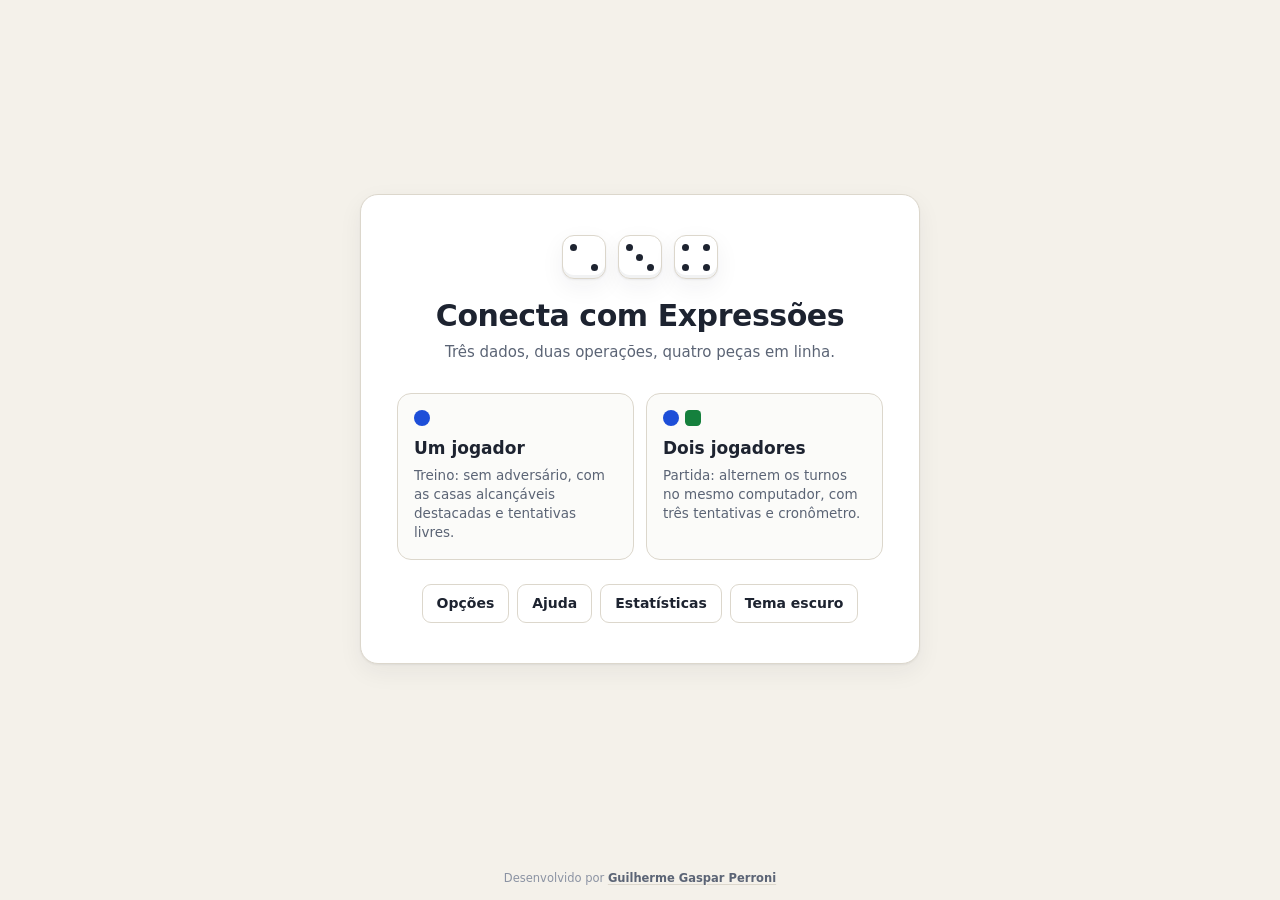
==== commit ce02db8c: "Add files via upload" ====
--- a/index.html
+++ b/index.html
@@ -15,7 +15,46 @@
      primeira pintura, senão um tema escuro salvo piscaria claro ao abrir. -->
 <script src="js/theme.js"></script>
 </head>
-<body>
+<!-- data-screen já no HTML: a página abre no menu sem passar pelo jogo, nem
+     por um quadro. game.js mantém o atributo em dia a partir daqui. -->
+<body data-screen="menu">
+
+<!-- -------------------------------------------------------------------- menu -->
+<!-- A porta de entrada. O jogo (topbar e layout) fica oculto enquanto o menu
+     está à vista; voltar ao menu pausa o cronômetro, como abrir uma janela. -->
+<section class="menu" id="menu" aria-labelledby="menu-title">
+  <div class="menu-card">
+    <div class="menu-dice" id="menu-dice" aria-hidden="true"></div>
+    <h1 id="menu-title">Conecta com Expressões</h1>
+    <p class="menu-tagline">Três dados, duas operações, quatro peças em linha.</p>
+
+    <div class="menu-modes">
+      <button type="button" class="menu-mode" id="menu-practice" data-menu-mode="practice">
+        <span class="menu-mode-icon" aria-hidden="true"><span class="piece piece--p1"></span></span>
+        <span class="menu-mode-text">
+          <span class="menu-mode-title">Um jogador</span>
+          <span class="menu-mode-sub">Treino: sem adversário, com as casas alcançáveis destacadas e tentativas livres.</span>
+        </span>
+        <span class="menu-badge" id="menu-badge-practice" hidden>em andamento</span>
+      </button>
+      <button type="button" class="menu-mode" id="menu-match" data-menu-mode="match">
+        <span class="menu-mode-icon" aria-hidden="true"><span class="piece piece--p1"></span><span class="piece piece--p2"></span></span>
+        <span class="menu-mode-text">
+          <span class="menu-mode-title">Dois jogadores</span>
+          <span class="menu-mode-sub">Partida: alternem os turnos no mesmo computador, com três tentativas e cronômetro.</span>
+        </span>
+        <span class="menu-badge" id="menu-badge-match" hidden>em andamento</span>
+      </button>
+    </div>
+
+    <div class="menu-actions">
+      <button type="button" class="ghost-btn" id="menu-options" data-dialog="settings">Opções</button>
+      <button type="button" class="ghost-btn" id="menu-help" data-dialog="rules">Ajuda</button>
+      <button type="button" class="ghost-btn" id="menu-stats" data-dialog="stats">Estatísticas</button>
+      <button type="button" class="ghost-btn theme-btn" id="menu-theme" aria-label="Mudar o tema"></button>
+    </div>
+  </div>
+</section>
 
 <header class="topbar">
   <div class="brand">
@@ -29,9 +68,11 @@
   </div>
 
   <nav class="topbar-actions" aria-label="Ações">
-    <button type="button" class="ghost-btn" data-dialog="rules">Regras</button>
+    <button type="button" class="ghost-btn" id="btn-menu">Menu</button>
+    <button type="button" class="ghost-btn" data-dialog="rules">Ajuda</button>
     <button type="button" class="ghost-btn" data-dialog="frequencies">Frequências</button>
-    <button type="button" class="ghost-btn" data-dialog="settings">Ajustes</button>
+    <button type="button" class="ghost-btn" data-dialog="stats">Estatísticas</button>
+    <button type="button" class="ghost-btn" data-dialog="settings">Opções</button>
     <!-- A palavra do botão vem do CSS, que reage a data-theme e por isso acerta
          já na primeira pintura; game.js cuida do rótulo acessível. -->
     <button type="button" class="ghost-btn theme-btn" id="btn-theme" aria-label="Mudar o tema"></button>
@@ -149,6 +190,9 @@
       <form class="answer-row" id="answer-form" autocomplete="off">
         <label for="answer">Resultado</label>
         <input type="text" id="answer" inputmode="text" placeholder="?" aria-describedby="feedback" disabled>
+        <!-- Em telas de toque o resultado é escolhido aqui, entre as casas livres,
+             em vez de digitado: o teclado virtual esconderia o tabuleiro. -->
+        <select id="answer-select" aria-label="Resultado" aria-describedby="feedback" disabled hidden></select>
         <button type="submit" class="primary-btn" id="btn-check" disabled>Conferir</button>
       </form>
 
@@ -179,63 +223,71 @@
 
 <!-- ------------------------------------------------------------------ modais -->
 
-<dialog class="modal" id="dialog-rules">
+<!-- A Ajuda. As figuras com data-help são desenhadas por js/help.js a partir
+     do próprio tabuleiro, nas cores do tema em vigor. -->
+<dialog class="modal modal--help" id="dialog-rules">
   <form method="dialog" class="modal-head">
-    <h2>Regras</h2>
+    <h2>Ajuda — como jogar</h2>
     <button class="icon-btn" aria-label="Fechar">✕</button>
   </form>
   <div class="modal-body">
     <h3>Objetivo</h3>
-    <p>Formar uma sequência de <strong>quatro peças da mesma cor</strong> — na horizontal, na vertical ou na
-       diagonal. Para colocar uma peça, é preciso construir uma expressão numérica cujo resultado seja o
-       número de uma casa livre.</p>
-
-    <h3>Uma jogada</h3>
+    <p>Ser o primeiro a alinhar <strong>quatro peças da sua cor</strong> — na horizontal, na vertical ou na
+       diagonal. Cada casa do tabuleiro tem um número, e para colocar uma peça numa casa você precisa
+       <strong>chegar a esse número com uma conta</strong>.</p>
+    <div data-help="wins"></div>
+
+    <h3>Uma jogada, em três passos</h3>
     <ol>
-      <li>Lance os três dados e obtenha os valores <em>a</em>, <em>b</em> e <em>c</em>. Os três devem ser
-          usados uma única vez.</li>
-      <li>Escolha <strong>duas operações</strong> entre + − × ÷ ^ (podem ser iguais) e uma das duas formas de
-          agrupamento: ( <em>a</em> ∘ <em>b</em> ) ∘ <em>c</em> ou <em>a</em> ∘ ( <em>b</em> ∘ <em>c</em> ).</li>
-      <li>Calcule o resultado e digite-o. Se estiver certo e a casa correspondente estiver livre, sua peça
-          é colocada nela.</li>
+      <li><strong>Role os três dados.</strong></li>
+      <li><strong>Monte uma expressão</strong> com os três números — cada um uma vez só —, duas operações
+          entre + − × ÷ ^ e um par de parênteses.</li>
+      <li><strong>Digite o resultado.</strong> Se a conta estiver certa e a casa com esse número estiver
+          livre, a peça é sua.</li>
     </ol>
-
-    <h3>As três tentativas</h3>
-    <p>Cada turno dá <strong>três tentativas</strong> com a mesma rolagem. Uma tentativa é consumida quando:</p>
+    <div data-help="move"></div>
+    <p>Na Partida o jogo <strong>não revela a resposta</strong>: a conta é sua. Se você errar, só fica
+       sabendo que errou.</p>
+
+    <h3>Tentativas e tempo</h3>
+    <p>Cada rolagem dá <strong>três tentativas</strong>
+       <span class="help-dots" aria-label="três tentativas, uma gasta"><span class="attempt-dot is-spent"></span><span class="attempt-dot"></span><span class="attempt-dot"></span></span>
+       e <strong>90 segundos</strong>, contados a partir do momento em que os dados param. Você gasta uma
+       tentativa quando:</p>
     <ul>
-      <li>o resultado digitado não é o valor da expressão construída;</li>
-      <li>a expressão não está definida (divisão por zero, por exemplo);</li>
-      <li>o resultado está correto, mas não existe casa com aquele valor;</li>
-      <li>o resultado está correto, mas a casa já está ocupada.</li>
+      <li>erra a conta;</li>
+      <li>acerta a conta, mas o número não existe no tabuleiro ou a casa já está ocupada;</li>
+      <li>monta uma expressão impossível, como dividir por zero.</li>
     </ul>
-    <p>Esgotadas as três tentativas, o turno passa ao adversário sem que nenhuma peça seja colocada. Escolher
-       operações ou digitar um valor incompleto não consome tentativa.</p>
-
-    <h3>O cronômetro</h3>
-    <p>O tempo do turno começa a contar quando os dados param e vale para as três tentativas juntas. Ele pausa
-       enquanto qualquer janela está aberta — consultar as regras não custa tempo. Se o tempo acabar, o turno
-       passa sem peça, como se as tentativas tivessem se esgotado. A duração fica em <em>Ajustes</em>, e o
-       valor <strong>0</strong> desliga o cronômetro.</p>
-
-    <h3>Expressões definidas</h3>
-    <p>Não são permitidas divisões por zero. A potenciação exige expoente inteiro: 2 ^ (5 ÷ 2) não é uma
-       jogada válida. Resultados não inteiros, como 5 ÷ 2, são cálculos corretos, mas não correspondem a
-       nenhuma casa.</p>
+    <p>Acabaram as tentativas ou o tempo? A vez passa, sem peça. Escolher operações ou enviar o campo vazio
+       não gasta nada, e o relógio para enquanto esta janela está aberta.</p>
+    <p>Se os dados não alcançam <em>nenhuma</em> casa livre, a rolagem não vale: <strong>role de novo</strong>,
+       a vez continua sua.</p>
+
+    <h3>Atenção nas contas</h3>
+    <ul>
+      <li>Não dá para dividir por zero, e o expoente de <strong>^</strong> precisa ser inteiro:
+          2 ^ (5 ÷ 2) não vale.</li>
+      <li>Um resultado quebrado, como 5 ÷ 2, é uma conta certa — mas não tem casa.</li>
+      <li>As casas vermelhas são números negativos; a laranja, no centro, é o zero.</li>
+      <li>Os dados podem ser usados em qualquer ordem: clique em dois deles na expressão para trocá-los.</li>
+    </ul>
+
+    <h3>Um jogador: o Treino</h3>
+    <p>Sem adversário e sem limite de tentativas. O tabuleiro <strong>destaca as casas alcançáveis</strong>
+       com a rolagem, a resposta certa aparece sempre que você erra, e você pode escolher uma
+       <strong>casa-alvo</strong> — clicando nela ou sorteando — para descobrir quais operações levam até
+       aquele número.</p>
+    <div data-help="practice"></div>
 
     <h3>Fim da partida</h3>
-    <p>Vence quem primeiro formar uma sequência de quatro peças; se uma jogada fechar mais de uma sequência,
-       todas valem. Se todas as casas forem preenchidas sem nenhuma sequência, a partida termina empatada.</p>
-
-    <h3>Tamanho do tabuleiro</h3>
-    <p>O tabuleiro do artigo é 9 × 9. Em <em>Ajustes</em> ele pode ser reduzido até 6 × 6: os tamanhos menores
-       são recortes centrados da mesma figura, mantendo o zero e valores distintos, com menos casas para
-       encontrar. A sequência para vencer continua sendo de quatro peças, o que torna as partidas menores bem
-       mais rápidas.</p>
-
-    <h3>Modo Treino</h3>
-    <p>No Treino não há adversário nem limite de tentativas: o tabuleiro destaca as casas alcançáveis com a
-       rolagem atual, o valor exato da sua expressão é sempre mostrado e você pode sortear uma casa-alvo para
-       praticar a análise inversa — <em>quais operações levam a este número?</em></p>
+    <p>Vence quem fechar a primeira sequência de quatro; se uma jogada fechar duas de uma vez, as duas
+       valem. Tabuleiro cheio sem sequência é empate.</p>
+
+    <h3>Opções</h3>
+    <p>Em <em>Opções</em> você muda o tamanho do tabuleiro (de 6 × 6 a 9 × 9 — os menores são mais rápidos),
+       o número de tentativas, o tempo por turno, os nomes dos jogadores e o tema. Também dá para ligar o
+       destaque das casas alcançáveis na Partida, para turmas iniciantes.</p>
   </div>
 </dialog>
 
@@ -264,7 +316,7 @@
 
 <dialog class="modal" id="dialog-settings">
   <form method="dialog" class="modal-head">
-    <h2>Ajustes</h2>
+    <h2>Opções</h2>
     <button class="icon-btn" aria-label="Fechar">✕</button>
   </form>
   <div class="modal-body">
@@ -282,16 +334,24 @@
 
     <div class="setting">
       <label for="set-attempts">Tentativas por turno</label>
-      <input type="number" id="set-attempts" min="1" max="9" step="1" value="3">
+      <select id="set-attempts">
+        <option value="1">1 tentativa</option>
+        <option value="2">2 tentativas</option>
+        <option value="3" selected>3 tentativas</option>
+      </select>
       <p class="setting-note">O padrão são três tentativas por rolagem.</p>
     </div>
 
     <div class="setting">
-      <label for="set-timer">Tempo por turno (segundos)</label>
-      <input type="number" id="set-timer" min="0" max="600" step="5" value="90">
+      <label for="set-timer">Tempo por turno</label>
+      <select id="set-timer">
+        <option value="30">30 segundos</option>
+        <option value="60">60 segundos</option>
+        <option value="90" selected>90 segundos</option>
+      </select>
       <p class="setting-note">O cronômetro começa quando os dados param e pausa enquanto uma janela está
-         aberta. Esgotado o tempo, o turno passa sem peça. Use <strong>0</strong> para jogar sem limite. No
-         Treino ele apenas marca o tempo decorrido, sem encerrar nada.</p>
+         aberta. Esgotado o tempo, o turno passa sem peça. No Treino ele apenas marca o tempo decorrido,
+         sem encerrar nada.</p>
     </div>
 
     <div class="setting">
@@ -331,6 +391,68 @@
   </div>
 </dialog>
 
+<!-- Estatísticas de uso. Os registros ficam no localStorage deste navegador; o
+     conteúdo é montado por game.js a partir de js/stats.js ao abrir. -->
+<dialog class="modal modal--stats" id="dialog-stats">
+  <form method="dialog" class="modal-head">
+    <h2>Estatísticas</h2>
+    <button class="icon-btn" aria-label="Fechar">✕</button>
+  </form>
+  <div class="modal-body">
+    <div class="stats-bar">
+      <label for="stats-scope">Mostrar</label>
+      <select id="stats-scope">
+        <option value="all" selected>Tudo</option>
+        <option value="match">Só a Partida</option>
+        <option value="practice">Só o Treino</option>
+      </select>
+      <span class="stats-count" id="stats-count"></span>
+      <button type="button" class="ghost-btn" id="btn-stats-copy">Copiar CSV</button>
+      <button type="button" class="ghost-btn danger" id="btn-stats-clear">Limpar registros</button>
+    </div>
+    <p class="stats-note">Tudo o que se joga neste navegador fica anotado aqui — tentativa a tentativa, sem
+       nomes — para mostrar onde a turma acerta e onde tropeça. Nada sai do computador; <em>Copiar CSV</em>
+       leva os registros para uma planilha.</p>
+
+    <p class="stats-empty" id="stats-empty" hidden>Nenhuma jogada registrada ainda. Jogue algumas rodadas e
+       volte aqui.</p>
+
+    <div id="stats-body">
+      <div class="stat-tiles" id="stats-tiles"></div>
+
+      <h3>Operações</h3>
+      <p class="stats-note">Quantas vezes cada operação entrou numa expressão e em que parte dessas vezes a conta
+         saiu errada ou indefinida.</p>
+      <div class="bars" id="stats-ops"></div>
+      <div class="bars-legend" aria-hidden="true">
+        <span><i class="key key--good"></i>conta certa</span><span><i class="key key--bad"></i>conta errada</span>
+      </div>
+      <p class="stats-note" id="stats-pairs"></p>
+
+      <h3>Agrupamento</h3>
+      <div class="bars" id="stats-grouping"></div>
+
+      <h3>Como as tentativas terminaram</h3>
+      <div class="bars" id="stats-outcomes"></div>
+      <p class="stats-note" id="stats-turns"></p>
+
+      <h3>Quando a conta sai errada</h3>
+      <p class="stats-note">Se o valor digitado é o da mesma expressão com o outro agrupamento, o erro foi de
+         ordem das operações; se é o simétrico do certo, foi de sinal.</p>
+      <div class="bars" id="stats-misskinds"></div>
+
+      <h3>Números mais difíceis</h3>
+      <p class="stats-note">Os que mais vezes saíram errados na conta ou ficaram alcançáveis e livres num turno
+         que acabou sem peça. Tempo é a média até acertar.</p>
+      <table class="stats-table" id="stats-hardest"></table>
+      <div class="bars" id="stats-bands"></div>
+
+      <h3>Casas mais conquistadas</h3>
+      <table class="stats-table" id="stats-played"></table>
+    </div>
+  </div>
+</dialog>
+
 <dialog class="modal" id="dialog-possibilities">
   <form method="dialog" class="modal-head">
     <h2>Possibilidades desta rolagem</h2>
@@ -356,6 +478,8 @@
 
 <script src="js/engine.js"></script>
 <script src="js/board.js"></script>
+<script src="js/help.js"></script>
+<script src="js/stats.js"></script>
 <script src="js/game.js"></script>
 </body>
 </html>
--- a/css/styles.css
+++ b/css/styles.css
@@ -213,6 +213,103 @@
    estar certa já na primeira pintura, sem depender de script. */
 .theme-btn::after { content: "Tema escuro"; }
 :root[data-theme="dark"] .theme-btn::after { content: "Tema claro"; }
+
+/* -------------------------------------------------------------------- menu */
+
+/*
+ * Duas telas, um atributo: body[data-screen] diz qual está à vista. O menu e o
+ * jogo nunca aparecem juntos — o que não está em cena sai do fluxo (display:
+ * none), e por isso o jogo não precisa reservar espaço nem medir nada enquanto
+ * o menu está aberto. O atributo já vem escrito no HTML, para que a primeira
+ * pintura seja o menu e não um piscar do tabuleiro.
+ */
+body[data-screen="menu"] :is(.topbar, .layout) { display: none; }
+body:not([data-screen="menu"]) .menu { display: none; }
+
+.menu {
+  flex: 1 1 auto;
+  min-height: 0;
+  display: flex;
+  align-items: center;
+  justify-content: center;
+  padding: clamp(14px, 4vh, 40px) clamp(14px, 4vw, 40px);
+  /* Numa janela muito baixa o menu rola por dentro; a página, nunca. */
+  overflow-y: auto;
+}
+
+.menu-card {
+  width: 100%;
+  max-width: 560px;
+  margin: auto 0;
+  padding: clamp(22px, 5vh, 40px) clamp(18px, 4vw, 36px);
+  background: var(--surface);
+  border: 1px solid var(--line);
+  border-radius: calc(var(--radius) + 4px);
+  box-shadow: var(--shadow);
+  text-align: center;
+}
+
+.menu-dice { display: flex; justify-content: center; gap: 12px; margin-bottom: calc(18 * var(--u)); }
+.menu-dice .die { width: 44px; height: 44px; padding: 7px; }
+.menu-dice .pip { width: 7px; height: 7px; }
+
+.menu-card h1 { font-size: clamp(24px, 4vw, 30px); letter-spacing: -.015em; }
+.menu-tagline { margin: 6px 0 0; font-size: 15px; color: var(--ink-soft); }
+
+.menu-modes {
+  display: grid;
+  grid-template-columns: 1fr 1fr;
+  gap: 12px;
+  margin-top: clamp(18px, 4vh, 30px);
+  text-align: left;
+}
+
+/* Cada modo é um cartão clicável: ícone, título, uma linha de explicação. */
+.menu-mode {
+  position: relative;
+  display: flex;
+  flex-direction: column;
+  gap: 10px;
+  padding: 16px 16px 18px;
+  border: 1.5px solid var(--line);
+  border-radius: var(--radius);
+  background: var(--surface-2);
+  color: var(--ink);
+  font: inherit;
+  text-align: left;
+  cursor: pointer;
+  transition: border-color .15s ease, box-shadow .15s ease, transform .1s ease;
+}
+
+.menu-mode:hover { border-color: var(--accent); box-shadow: var(--shadow-lift); transform: translateY(-1px); }
+.menu-mode:active { transform: translateY(0); }
+
+.menu-mode-icon { display: flex; gap: 6px; height: 16px; }
+.menu-mode-text { display: flex; flex-direction: column; gap: 4px; }
+.menu-mode-title { font-size: 17px; font-weight: 700; }
+.menu-mode-sub { font-size: 13.5px; line-height: 1.4; color: var(--ink-soft); }
+
+.menu-badge {
+  position: absolute;
+  top: 12px;
+  right: 12px;
+  font-size: 11px;
+  font-weight: 600;
+  text-transform: uppercase;
+  letter-spacing: .06em;
+  color: var(--good);
+  background: var(--wash-good);
+  padding: 2px 8px;
+  border-radius: 999px;
+}
+
+.menu-actions {
+  display: flex;
+  flex-wrap: wrap;
+  justify-content: center;
+  gap: 8px;
+  margin-top: clamp(16px, 3vh, 24px);
+}
 
 /* ------------------------------------------------------------------ botões */
 
@@ -796,7 +893,7 @@
   color: var(--ink-faint);
 }
 
-.answer-row input {
+.answer-row input, .answer-row select {
   font: inherit;
   font-size: 20px;
   font-weight: 700;
@@ -810,7 +907,8 @@
   min-width: 0;
 }
 
-.answer-row input:disabled { background: var(--field-off); }
+.answer-row input:disabled, .answer-row select:disabled { background: var(--field-off); }
+.answer-row select { cursor: pointer; }
 
 .feedback {
   margin-top: calc(12 * var(--u));
@@ -1001,6 +1099,152 @@
 .setting .check input { accent-color: var(--accent); width: 17px; height: 17px; }
 .setting-note { font-size: 13px; color: var(--ink-faint); margin: 6px 0 0; }
 
+/* ------------------------------------------------------------------- ajuda */
+
+/*
+ * As figuras da Ajuda são SVG desenhados por js/help.js com as mesmas
+ * variáveis das casas e das peças: o que o jogador vê aqui é o tabuleiro de
+ * verdade, no tema em vigor. Os estados (alcançável, alvo, conquistada,
+ * sequência) espelham os das casas reais, mais acima nesta folha.
+ */
+.modal--help { max-width: 720px; }
+
+.help-figure { margin: 12px 0 16px; text-align: center; }
+.help-figure figcaption, .help-step figcaption { font-size: 12.5px; color: var(--ink-faint); margin-top: 6px; }
+.help-figure--wide .help-board { max-width: 300px; }
+
+.help-trio { display: grid; grid-template-columns: repeat(3, 1fr); gap: 14px; margin: 12px 0 16px; }
+.help-trio .help-figure { margin: 0; }
+
+.help-board { display: block; width: 100%; height: auto; margin: 0 auto; }
+.help-frame { fill: var(--surface); stroke: var(--line); }
+.help-cell { fill: var(--cell); stroke: var(--cell-edge); }
+.help-cell--negative { fill: var(--negative); stroke: var(--negative-edge); }
+.help-cell--zero { fill: var(--zero); stroke: var(--zero-edge); }
+.help-cell.is-reachable { stroke: var(--ring); stroke-width: 3; }
+.help-cell.is-marked { stroke: var(--good); stroke-width: 3; }
+.help-cell.is-target { stroke: var(--zero); stroke-width: 3.5; }
+
+.help-value { fill: var(--cell-ink); font-family: var(--font); font-weight: 700; font-size: 15px; pointer-events: none; }
+.help-cell--negative + .help-value, .help-cell--zero + .help-value, .help-value.is-on-piece { fill: #fff; }
+
+.help-piece--p1 { fill: var(--p1); }
+.help-piece--p2 { fill: var(--p2); }
+.help-piece.is-win { stroke: var(--ink); stroke-width: 3; }
+.help-piece.is-fresh { stroke: var(--zero); stroke-width: 3.5; }
+
+/* Uma jogada em três passos: dados → expressão → peça. */
+.help-move {
+  display: grid;
+  grid-template-columns: auto 1fr auto;
+  gap: 16px;
+  align-items: center;
+  margin: 12px 0 16px;
+  padding: 14px;
+  background: var(--surface-2);
+  border: 1px solid var(--line);
+  border-radius: var(--radius-sm);
+}
+
+.help-step { display: flex; flex-direction: column; align-items: center; text-align: center; }
+.help-step .help-dice { width: 150px; height: auto; }
+.help-step .help-board { width: 180px; }
+
+.help-step-n {
+  width: 22px; height: 22px;
+  margin-bottom: 8px;
+  border-radius: 50%;
+  background: var(--accent-fill);
+  color: var(--accent-ink);
+  font-size: 12px;
+  font-weight: 700;
+  display: grid;
+  place-items: center;
+}
+
+.help-die { fill: var(--field); stroke: var(--line); }
+.help-pip { fill: var(--ink); }
+
+.help-expr {
+  font-size: 20px;
+  font-weight: 600;
+  font-variant-numeric: tabular-nums;
+  color: var(--ink);
+  background: var(--field);
+  border: 1px dashed var(--line);
+  border-radius: var(--radius-sm);
+  padding: 12px 16px;
+  white-space: nowrap;
+}
+
+.help-expr strong { color: var(--accent); }
+
+.help-dots { display: inline-flex; gap: 4px; vertical-align: middle; margin: 0 2px; }
+
+/* ------------------------------------------------------------ estatísticas */
+
+/*
+ * Barras finas, de uma cor só quando medem quantidade; verde e vermelho só
+ * onde a barra reparte acertos e erros, e aí com legenda. O valor vai na
+ * ponta; o texto nunca veste a cor da barra.
+ */
+.modal--stats { max-width: 720px; }
+
+.stats-bar { display: flex; flex-wrap: wrap; align-items: center; gap: 10px; margin-bottom: 12px; }
+.stats-bar label { font-size: 13px; color: var(--ink-faint); text-transform: uppercase; letter-spacing: .07em; }
+.stats-bar select {
+  font: inherit; font-size: 14px; padding: 6px 10px; border: 1.5px solid var(--line);
+  border-radius: var(--radius-sm); background: var(--field); color: var(--ink);
+}
+.stats-count { font-size: 13px; color: var(--ink-faint); margin-right: auto; }
+.stats-bar .ghost-btn { padding: 6px 12px; font-size: 13px; }
+.stats-note { font-size: 13px; color: var(--ink-faint); margin: 0 0 10px; }
+.stats-empty { font-size: 14.5px; color: var(--ink-soft); padding: 18px; text-align: center;
+  background: var(--surface-2); border: 1px dashed var(--line); border-radius: var(--radius-sm); }
+
+.stat-tiles { display: grid; grid-template-columns: repeat(4, 1fr); gap: 10px; margin-bottom: 8px; }
+.stat-tile { background: var(--surface-2); border: 1px solid var(--line); border-radius: var(--radius-sm); padding: 12px 12px 10px; }
+.stat-tile strong { display: block; font-size: 24px; font-weight: 600; line-height: 1.15; color: var(--ink); }
+.stat-tile span { display: block; font-size: 12px; color: var(--ink-faint); margin-top: 3px; }
+
+.bars { display: flex; flex-direction: column; gap: 8px; margin-bottom: 10px; }
+
+.bar-row { display: grid; grid-template-columns: 150px 1fr auto; align-items: center; gap: 10px; font-size: 13.5px; }
+.bar-label { color: var(--ink); font-weight: 600; font-variant-numeric: tabular-nums; white-space: nowrap; overflow: hidden; text-overflow: ellipsis; }
+.bar-label .op-glyph { display: inline-grid; place-items: center; width: 24px; height: 24px; margin-right: 6px;
+  border: 1.5px solid var(--line); border-radius: 7px; background: var(--surface-2); font-size: 14px; }
+.bar-track { position: relative; height: 14px; display: flex; gap: 2px; }
+.bar-fill { height: 100%; background: var(--accent-fill); border-radius: 0 4px 4px 0; min-width: 2px; }
+.bar-fill--good { background: var(--good); }
+.bar-fill--bad { background: var(--bad); }
+.bar-fill--bad:last-child { border-radius: 0 4px 4px 0; }
+.bar-fill--good:not(:last-child) { border-radius: 0; }
+.bar-fill:hover { filter: brightness(1.12); }
+.bar-value { color: var(--ink-soft); font-variant-numeric: tabular-nums; white-space: nowrap; font-size: 13px; }
+.bar-value strong { color: var(--ink); font-weight: 600; }
+
+.bars-legend { display: flex; gap: 14px; font-size: 12px; color: var(--ink-faint); margin: -2px 0 8px 160px; }
+.bars-legend .key { display: inline-block; width: 12px; height: 8px; border-radius: 2px; margin-right: 5px; vertical-align: middle; }
+.key--good { background: var(--good); }
+.key--bad { background: var(--bad); }
+
+.stats-table { width: 100%; border-collapse: collapse; font-size: 13.5px; font-variant-numeric: tabular-nums; margin-bottom: 12px; }
+.stats-table th { text-align: right; font-size: 11.5px; text-transform: uppercase; letter-spacing: .07em; color: var(--ink-faint); border-bottom: 1px solid var(--line); padding: 5px 6px; }
+.stats-table td { text-align: right; padding: 5px 6px; border-bottom: 1px solid var(--line-soft); color: var(--ink-soft); }
+.stats-table th:first-child, .stats-table td:first-child { text-align: left; }
+.stats-table td:first-child { color: var(--ink); font-weight: 700; }
+.stats-table .cell-chip { display: inline-grid; place-items: center; min-width: 34px; height: 24px; padding: 0 6px;
+  border-radius: 6px; background: var(--cell); border: 1px solid var(--cell-edge); color: var(--cell-ink); font-size: 13px; }
+.stats-table .cell-chip--negative { background: var(--negative); border-color: var(--negative-edge); color: #fff; }
+.stats-table .cell-chip--zero { background: var(--zero); border-color: var(--zero-edge); color: #fff; }
+.stats-table .is-empty td { text-align: left; color: var(--ink-faint); font-weight: 400; }
+
+@media (max-width: 560px) {
+  .stat-tiles { grid-template-columns: 1fr 1fr; }
+  .bar-row { grid-template-columns: 104px 1fr auto; }
+  .bars-legend { margin-left: 0; }
+}
+
 .modal--result { max-width: 440px; text-align: center; }
 .result-body { padding: 30px 26px; }
 .result-kicker { font-size: 11.5px; text-transform: uppercase; letter-spacing: .1em; color: var(--ink-faint); margin-bottom: 6px; }
@@ -1026,7 +1270,7 @@
 
 body:is([data-fit="2"], [data-fit="3"], [data-fit="4"]) .brand h1 { font-size: 19px; }
 body:is([data-fit="2"], [data-fit="3"], [data-fit="4"]) .expression { font-size: 19px; }
-body:is([data-fit="2"], [data-fit="3"], [data-fit="4"]) .answer-row input { font-size: 17px; }
+body:is([data-fit="2"], [data-fit="3"], [data-fit="4"]) .answer-row :is(input, select) { font-size: 17px; }
 body:is([data-fit="2"], [data-fit="3"], [data-fit="4"]) .practice-scores strong { font-size: 17px; }
 body:is([data-fit="2"], [data-fit="3"], [data-fit="4"]) :is(.turn-status, .practice-target, .feedback) { font-size: 13px; }
 body:is([data-fit="2"], [data-fit="3"], [data-fit="4"]) .log { font-size: 12.5px; }
@@ -1078,8 +1322,12 @@
 @media (max-width: 560px) {
   .mode-switch { margin-left: 0; }
   .brand h1 { font-size: 19px; }
-  .freq-tables, .op-picker, .grouping, .turn-players { grid-template-columns: 1fr; }
+  .freq-tables, .op-picker, .grouping, .turn-players, .menu-modes { grid-template-columns: 1fr; }
   .expression { font-size: 19px; }
+  /* Os três passos da jogada empilham; as três direções de vitória cabem lado a lado. */
+  .help-move { grid-template-columns: 1fr; }
+  .help-trio { gap: 8px; }
+  .help-trio .help-value { font-size: 17px; }
 }
 
 @media (prefers-reduced-motion: reduce) {
